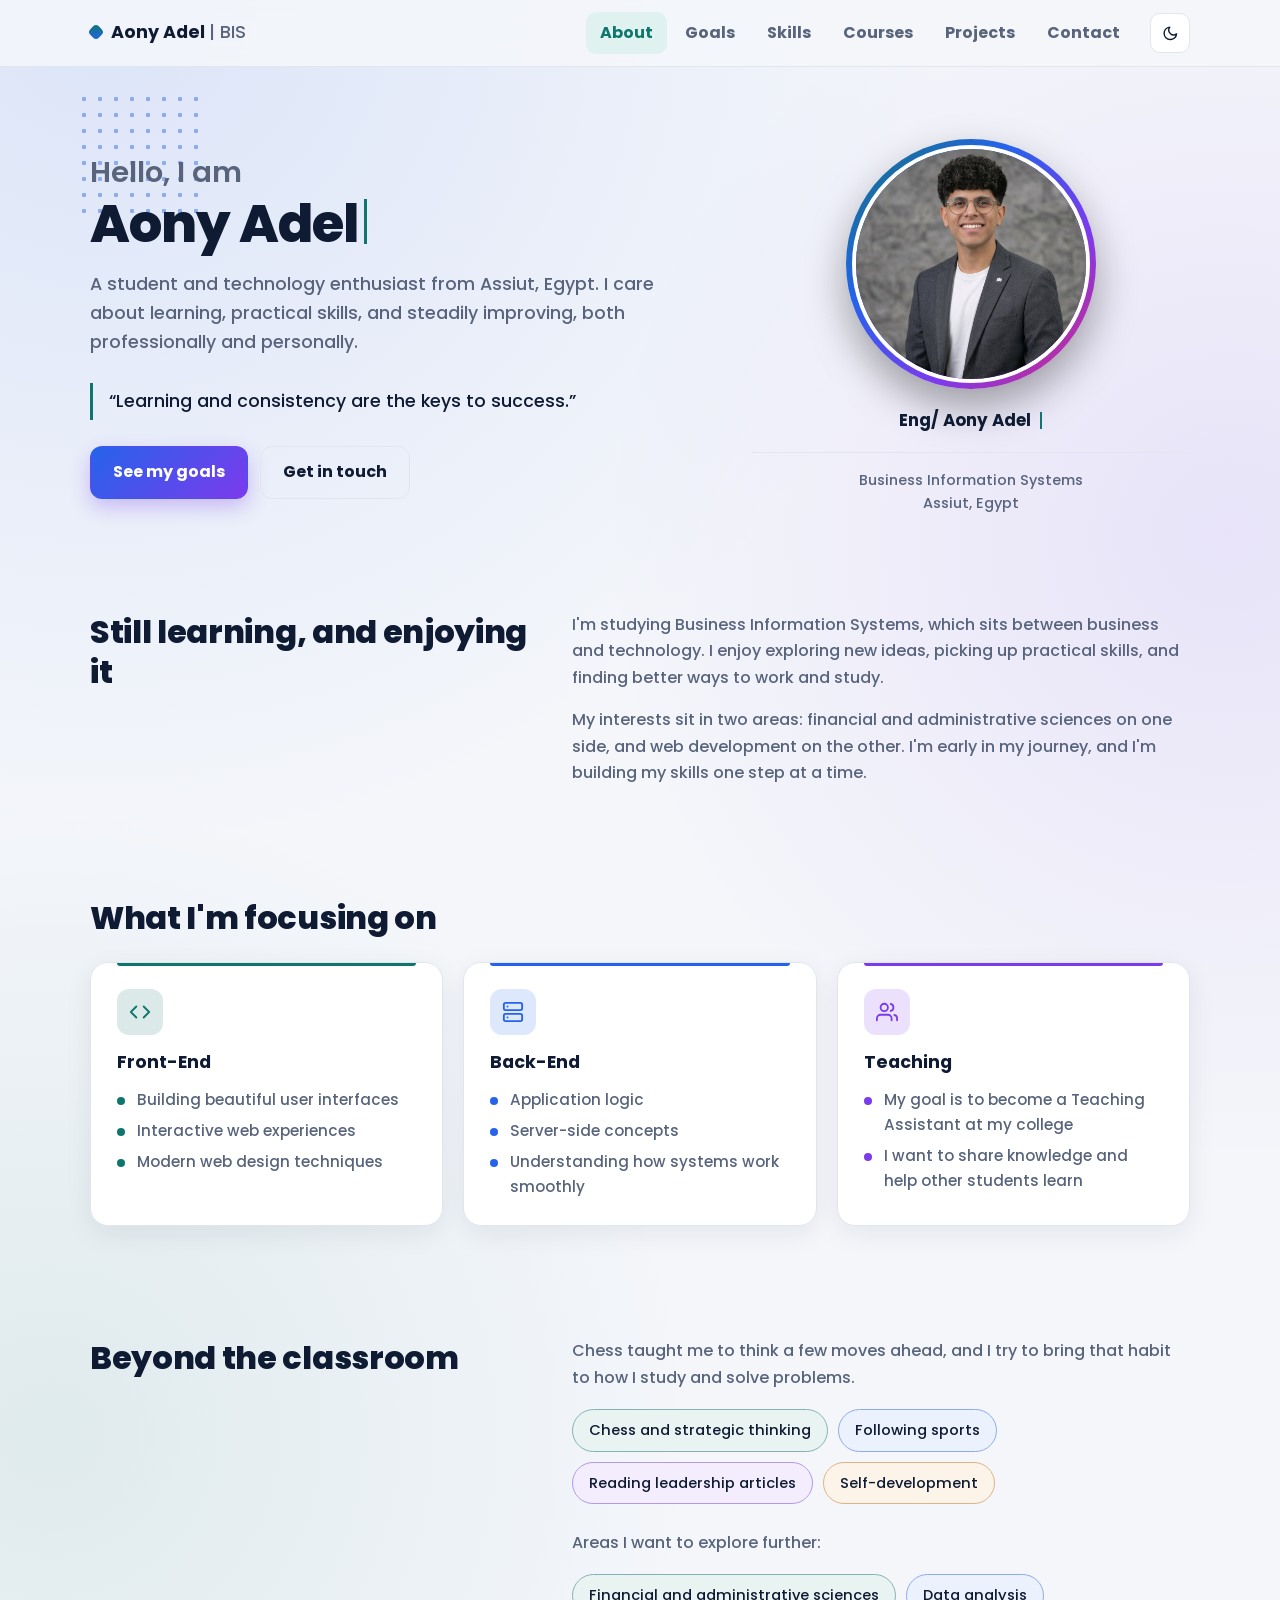
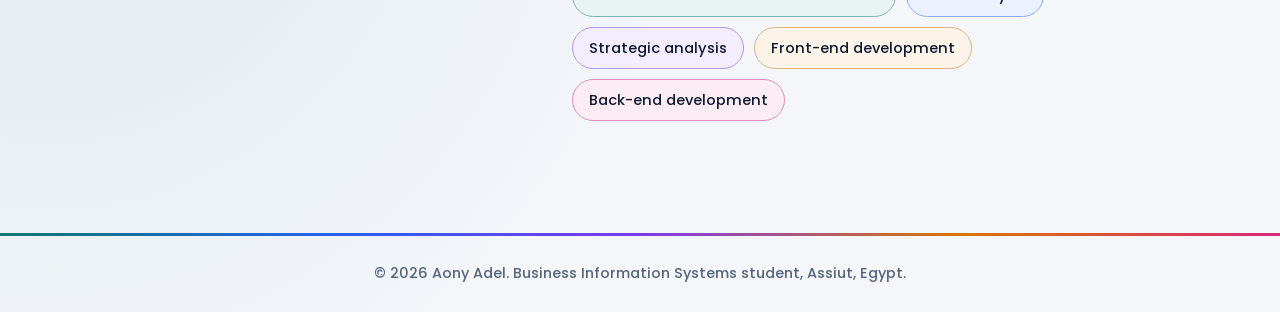
==== index.html @ ebbd4c5a "Add files via upload" ====
<!DOCTYPE html>
<html lang="en">
<head>
<meta charset="UTF-8">
<meta name="viewport" content="width=device-width, initial-scale=1">
<title>About | Aony Adel</title>
<meta name="description" content="Aony Adel is a Business Information Systems student from Assiut, Egypt, passionate about learning, technology and practical skills.">
<link rel="preconnect" href="https://fonts.googleapis.com"><link rel="preconnect" href="https://fonts.gstatic.com" crossorigin>
<link href="https://fonts.googleapis.com/css2?family=Poppins:wght@400;500;600;700;800&display=swap" rel="stylesheet">
<link rel="stylesheet" href="css/style.css">
<script>var d=document.documentElement,t=null;try{t=localStorage.getItem('theme')}catch(e){}d.dataset.theme=t||(matchMedia('(prefers-color-scheme: dark)').matches?'dark':'light')</script>
</head>
<body>
<header class="site-header"><div class="container bar">
<a class="brand" href="index.html">Aony Adel <span>| BIS</span></a>
<nav id="nav" class="nav" aria-label="Main navigation"><a href="index.html" aria-current="page">About</a><a href="goals.html">Goals</a><a href="skills.html">Skills</a><a href="courses.html">Courses</a><a href="projects.html">Projects</a><a href="contact.html">Contact</a></nav>
<div class="tools">
<button class="icon-btn" id="theme" type="button" aria-label="Switch to dark mode"><svg data-icon="moon"></svg></button>
<button class="icon-btn menu-btn" id="menu" type="button" aria-label="Open menu" aria-expanded="false" aria-controls="nav"><svg data-icon="menu"></svg></button>
</div></div></header>
<main>
<section class="container hero">
<div>
<h1 aria-label="Hello, I am Aony Adel"><span class="hello">Hello, I am</span><span class="typed" id="typed">Aony Adel</span></h1>
<p class="lead">A student and technology enthusiast from Assiut, Egypt. I care about learning, practical skills, and steadily improving, both professionally and personally.</p>
<blockquote class="quote">&ldquo;Learning and consistency are the keys to success.&rdquo;</blockquote>
<div class="actions"><a class="btn btn-primary" href="goals.html">See my goals</a><a class="btn btn-ghost" href="contact.html">Get in touch</a></div>
</div>
<aside class="profile" aria-label="Profile summary">
<div class="photo-frame">
<img src="assets/profile.jpg" alt="Portrait of Aony Adel" onerror="this.parentNode.classList.add('no-photo')">
<span class="mono" aria-hidden="true">AA</span>
</div>
<p class="full">Eng/ Aony Adel Fahim Mikhael</p>
<p class="meta">Business Information Systems<br>Assiut, Egypt</p>
</aside>
</section>

<section class="container section split">
<h2>Still learning, and enjoying it</h2>
<div class="prose">
<p>I'm studying Business Information Systems, which sits between business and technology. I enjoy exploring new ideas, picking up practical skills, and finding better ways to work and study.</p>
<p>My interests sit in two areas: financial and administrative sciences on one side, and web development on the other. I'm early in my journey, and I'm building my skills one step at a time.</p>
</div>
</section>

<section class="container section">
<h2>What I'm focusing on</h2>
<div class="grid" style="margin-top:24px">
<article class="card"><div class="ico"><svg data-icon="code"></svg></div><h3>Front-End</h3>
<ul class="ticks"><li>Building beautiful user interfaces</li><li>Interactive web experiences</li><li>Modern web design techniques</li></ul></article>
<article class="card"><div class="ico"><svg data-icon="server"></svg></div><h3>Back-End</h3>
<ul class="ticks"><li>Application logic</li><li>Server-side concepts</li><li>Understanding how systems work smoothly</li></ul></article>
<article class="card"><div class="ico"><svg data-icon="users"></svg></div><h3>Teaching</h3>
<ul class="ticks"><li>My goal is to become a Teaching Assistant at my college</li><li>I want to share knowledge and help other students learn</li></ul></article>
</div>
</section>

<section class="container section split">
<h2>Beyond the classroom</h2>
<div>
<p>Chess taught me to think a few moves ahead, and I try to bring that habit to how I study and solve problems.</p>
<div class="chips"><span class="chip">Chess and strategic thinking</span><span class="chip">Following sports</span><span class="chip">Reading leadership articles</span><span class="chip">Self-development</span></div>
<p style="margin-top:26px">Areas I want to explore further:</p>
<div class="chips"><span class="chip">Financial and administrative sciences</span><span class="chip">Data analysis</span><span class="chip">Strategic analysis</span><span class="chip">Front-end development</span><span class="chip">Back-end development</span></div>
</div>
</section>
</main>
<footer class="site-footer"><div class="container">&copy; 2026 Aony Adel. Business Information Systems student, Assiut, Egypt.</div></footer>
<script src="js/script.js"></script>
</body>
</html>
---- css/style.css ----
/* ===== Theme variables (edit colors here) ===== */
:root{--bg:#f4f6fa;--surface:#fff;--text:#0f1b33;--muted:#58647c;--line:#e0e5ee;--accent:#0f766e;--accent-soft:#e0f2f0;--btn-bg:#0b1b3a;--btn-text:#fff;--shadow:0 8px 28px rgba(11,27,58,.07)}
[data-theme=dark]{--bg:#0a1226;--surface:#111c37;--text:#e8ecf5;--muted:#9aa7c2;--line:#1f2d50;--accent:#2dd4bf;--accent-soft:rgba(45,212,191,.12);--btn-bg:#2dd4bf;--btn-text:#062033;--shadow:0 8px 28px rgba(0,0,0,.35)}

/* ===== Base ===== */
*,*::before,*::after{box-sizing:border-box;margin:0}
html{scroll-behavior:smooth;-webkit-text-size-adjust:100%}
body{font-family:'Poppins',system-ui,-apple-system,'Segoe UI',Roboto,sans-serif;background:var(--bg);color:var(--text);line-height:1.65;overflow-x:hidden;transition:background .3s,color .3s}
a{color:inherit;text-decoration:none}
svg{width:1.25em;height:1.25em;flex:none}
:focus-visible{outline:2px solid var(--accent);outline-offset:3px;border-radius:6px}
.container{width:min(1100px,100% - 40px);margin-inline:auto}
h1{font-size:clamp(2.1rem,5vw,3.3rem);line-height:1.15;letter-spacing:-.02em}
h2{font-size:clamp(1.5rem,3vw,2rem);line-height:1.25;letter-spacing:-.01em}
h3{font-size:1.1rem;line-height:1.35}
p{color:var(--muted)}
.lead{font-size:1.1rem;max-width:58ch;margin-top:16px}
.eyebrow{color:var(--accent);font-weight:600;font-size:.95rem;margin-bottom:10px}
main{animation:in .5s ease both}
@keyframes in{from{opacity:0;transform:translateY(10px)}}

/* ===== Header ===== */
.site-header{position:sticky;top:0;z-index:50;background:color-mix(in srgb,var(--bg) 88%,transparent);backdrop-filter:blur(12px);border-bottom:1px solid var(--line);transition:background .3s}
.bar{display:flex;align-items:center;gap:16px;height:66px}
.brand{font-weight:700;font-size:1.1rem}
.brand span{color:var(--muted);font-weight:500}
.nav{display:flex;gap:4px;margin-left:auto}
.nav a{padding:8px 14px;border-radius:10px;font-weight:500;color:var(--muted);transition:color .2s,background .2s}
.nav a:hover{color:var(--text);background:var(--accent-soft)}
.nav a[aria-current=page]{color:var(--accent);background:var(--accent-soft)}
.tools{display:flex;gap:8px}
.icon-btn{width:40px;height:40px;display:grid;place-items:center;border:1px solid var(--line);border-radius:10px;background:var(--surface);color:var(--text);cursor:pointer;transition:border-color .2s,color .2s}
.icon-btn:hover{border-color:var(--accent);color:var(--accent)}
.menu-btn{display:none}

/* ===== Layout ===== */
.section{padding:56px 0}
.page-head{padding:64px 0 24px}
.split{display:grid;grid-template-columns:1fr 1.4fr;gap:40px}
.prose p+p{margin-top:16px}
.grid{display:grid;gap:20px;grid-template-columns:repeat(auto-fit,minmax(min(100%,270px),1fr))}
.hero{display:grid;grid-template-columns:1.4fr 1fr;gap:48px;align-items:center;padding:72px 0 40px}
.quote{border-left:3px solid var(--accent);padding:4px 0 4px 16px;margin:26px 0;font-weight:500;font-size:1.1rem;color:var(--text)}
.actions{display:flex;flex-wrap:wrap;gap:12px}

/* ===== Buttons and chips ===== */
.btn{display:inline-flex;align-items:center;gap:8px;padding:12px 22px;border-radius:12px;font:inherit;font-weight:600;border:1px solid transparent;cursor:pointer;transition:transform .2s,opacity .2s,border-color .2s}
.btn:hover{transform:translateY(-2px)}
.btn-primary{background:var(--btn-bg);color:var(--btn-text)}
.btn-ghost{border-color:var(--line);color:var(--text);background:transparent}
.btn-ghost:hover{border-color:var(--accent)}
.chips{display:flex;flex-wrap:wrap;gap:10px;margin-top:18px}
.chip{padding:8px 16px;border:1px solid var(--line);border-radius:999px;background:var(--surface);font-size:.92rem;transition:border-color .2s,color .2s}
.chip:hover{border-color:var(--accent);color:var(--accent)}

/* ===== Cards ===== */
.card{position:relative;background:var(--surface);border:1px solid var(--line);border-radius:18px;padding:26px;box-shadow:var(--shadow);transition:transform .25s,border-color .25s,background .3s}
.card:hover{transform:translateY(-4px);border-color:var(--accent)}
.card p{margin-top:8px;font-size:.96rem}
.ico{width:46px;height:46px;border-radius:12px;background:var(--accent-soft);color:var(--accent);display:grid;place-items:center;margin-bottom:16px}
.ico svg{width:22px;height:22px}
.ticks{list-style:none;padding:0;margin-top:12px;display:grid;gap:6px;color:var(--muted);font-size:.95rem}
.ticks li{padding-left:20px;position:relative}
.ticks li::before{content:"";position:absolute;left:0;top:.65em;width:8px;height:8px;border-radius:50%;background:var(--accent)}
.goal .n{position:absolute;top:20px;right:24px;font-weight:700;font-size:1.5rem;color:var(--muted);opacity:.4}

/* ===== Profile card (chess-board texture) ===== */
.profile{color:#fff;text-align:center;padding:38px 28px;border-radius:24px;box-shadow:var(--shadow);background:conic-gradient(rgba(255,255,255,.045) 25%,transparent 0 50%,rgba(255,255,255,.045) 0 75%,transparent 0) 0 0/56px 56px,linear-gradient(150deg,#0b1b3a,#173466)}
.profile p{color:inherit}
.mono{width:96px;height:96px;margin:0 auto 18px;border-radius:50%;display:grid;place-items:center;font-size:2rem;font-weight:700;background:rgba(255,255,255,.1);border:1px solid rgba(255,255,255,.3)}
.ar{font-size:1.7rem;font-weight:600}
.full{opacity:.85;font-size:.95rem}
.meta{margin-top:16px;padding-top:16px;border-top:1px solid rgba(255,255,255,.18);opacity:.75;font-size:.9rem}

/* ===== Projects empty state ===== */
.empty{max-width:640px;margin:24px auto 0;text-align:center;padding:56px 32px;border:2px dashed var(--line);border-radius:24px;background:var(--surface)}
.empty .ico{width:72px;height:72px;margin:0 auto 22px;border-radius:20px}
.empty .ico svg{width:32px;height:32px}
.empty p{max-width:46ch;margin:12px auto 26px}

/* ===== Contact ===== */
.contact{display:grid;grid-template-columns:1fr 1.1fr;gap:28px;align-items:start}
.info{display:flex;gap:14px;align-items:center;padding:14px 0;border-bottom:1px solid var(--line);min-width:0}
.info:last-of-type{border:0}
.info .ico{margin:0}
.info small{display:block;color:var(--muted);font-size:.82rem}
.info a,.info span{overflow-wrap:anywhere;font-weight:500}
.info a:hover{color:var(--accent)}
.social{display:flex;gap:12px;margin-top:18px}
.social a{width:46px;height:46px;display:grid;place-items:center;border:1px solid var(--line);border-radius:50%;transition:transform .2s,color .2s,border-color .2s}
.social a:hover{transform:translateY(-3px);color:var(--accent);border-color:var(--accent)}
label{display:block;font-weight:500;font-size:.92rem;margin:16px 0 6px}
input,textarea{width:100%;padding:12px 14px;font:inherit;font-size:1rem;color:var(--text);background:var(--bg);border:1px solid var(--line);border-radius:12px;transition:border-color .2s,background .3s}
input:focus,textarea:focus{outline:none;border-color:var(--accent);box-shadow:0 0 0 3px var(--accent-soft)}
textarea{min-height:140px;resize:vertical}
form .btn{margin-top:20px}
#form-status{margin-top:12px;font-size:.92rem;color:var(--accent)}

/* ===== Footer ===== */
.site-footer{margin-top:56px;padding:26px 0;border-top:1px solid var(--line);text-align:center;font-size:.9rem;color:var(--muted)}

/* ===== Responsive ===== */
@media (max-width:820px){
  .hero,.split,.contact{grid-template-columns:1fr;gap:28px}
  .hero{padding-top:44px}
  .section{padding:40px 0}
  .menu-btn{display:grid}
  .nav{display:none;position:absolute;top:100%;left:0;right:0;flex-direction:column;gap:2px;padding:12px 20px 18px;background:var(--surface);border-bottom:1px solid var(--line);box-shadow:var(--shadow)}
  .nav.open{display:flex}
  .nav a{padding:12px 14px}
  .brand{margin-right:auto}
}
@media (max-width:480px){.card{padding:22px}.empty{padding:40px 22px}.actions .btn{flex:1;justify-content:center}}
@media (prefers-reduced-motion:reduce){*,*::before,*::after{animation:none!important;transition:none!important;scroll-behavior:auto!important}}

/* ===== Hero typing + photo frame ===== */
.hello{display:block;font-size:.42em;font-weight:500;color:var(--muted);letter-spacing:0;margin-bottom:6px}
.typed{display:block;min-height:1.15em}
.typed.typing::after{content:"";display:inline-block;width:3px;height:.85em;margin-left:6px;background:var(--accent);vertical-align:-.05em;animation:blink 1s steps(1) infinite}
@keyframes blink{50%{opacity:0}}
.photo-frame{width:min(100%,270px);margin:0 auto 22px;padding:6px;border-radius:26px;background:linear-gradient(135deg,var(--accent),#3b82f6);box-shadow:0 0 40px color-mix(in srgb,var(--accent) 40%,transparent)}
.photo-frame img{display:block;width:100%;height:auto;max-height:380px;object-fit:contain;border-radius:20px;background:#0b1b3a}
.photo-frame .mono{display:none;width:100%;height:auto;aspect-ratio:1;margin:0;border-radius:20px;background:#0b1b3a;font-size:3rem}
.photo-frame.no-photo img{display:none}
.photo-frame.no-photo .mono{display:grid}

/* ===== Skills (glass cards) ===== */
.orbs{position:relative;isolation:isolate;overflow:hidden}
.orbs::before,.orbs::after{content:"";position:absolute;z-index:-1;width:360px;height:360px;border-radius:50%;filter:blur(90px);opacity:.3;pointer-events:none}
.orbs::before{background:var(--accent);top:80px;left:-100px}
.orbs::after{background:#3b82f6;top:560px;right:-100px}
.skills{list-style:none;padding:0;margin-top:18px;display:grid;gap:16px;grid-template-columns:repeat(auto-fit,minmax(min(100%,280px),1fr))}
.skill{--mx:50%;--my:50%;position:relative;display:flex;align-items:center;gap:14px;padding:18px;border-radius:18px;background:color-mix(in srgb,var(--surface) 60%,transparent);-webkit-backdrop-filter:blur(14px);backdrop-filter:blur(14px);border:1px solid color-mix(in srgb,var(--text) 12%,transparent);box-shadow:var(--shadow);transition:transform .25s,box-shadow .25s,border-color .25s}
.skill::before{content:"";position:absolute;inset:0;border-radius:inherit;background:radial-gradient(180px circle at var(--mx) var(--my),color-mix(in srgb,var(--accent) 26%,transparent),transparent 70%);opacity:0;transition:opacity .25s;pointer-events:none}
.skill>*{position:relative}
.skill:hover{transform:translateY(-4px);border-color:var(--accent);box-shadow:0 0 0 1px var(--accent),0 10px 36px color-mix(in srgb,var(--accent) 30%,transparent)}
.skill:hover::before{opacity:1}
.skill .ico{margin:0}
.skill>div:nth-child(2){flex:1;min-width:0}
.skill .name{display:block;font-weight:600;line-height:1.35}
.skill small{color:var(--muted);font-size:.85rem}
.pips{display:flex;gap:5px}
.pips i{width:8px;height:22px;border-radius:4px;background:var(--line)}
.pips i.on{background:var(--accent);box-shadow:0 0 10px var(--accent)}
.note{margin-top:14px;font-size:.9rem}
.orbs .chip{background:color-mix(in srgb,var(--surface) 60%,transparent);-webkit-backdrop-filter:blur(10px);backdrop-filter:blur(10px)}
.orbs .chip:hover{transform:translateY(-2px);box-shadow:0 0 18px color-mix(in srgb,var(--accent) 35%,transparent)}

/* ===== CV card ===== */
.cv{display:flex;align-items:center;gap:18px;flex-wrap:wrap}
.cv .ico{margin:0}
.cv-text{flex:1;min-width:200px}
.cv .actions{margin-left:auto}
@media (max-width:820px){.cv .actions{width:100%;margin-left:0}.cv .actions .btn{flex:1;justify-content:center}}
:root{--c1:#0f766e;--c2:#2563eb;--c3:#7c3aed;--c4:#d97706;--c5:#db2777;}
[data-theme=dark]{--c1:#2dd4bf;--c2:#60a5fa;--c3:#a78bfa;--c4:#fbbf24;--c5:#f472b6;}
:is(.grid,.skills,.chips)>:nth-child(5n+1),.card>.info:nth-child(5n+1){--c:var(--c1)}
:is(.grid,.skills,.chips)>:nth-child(5n+2),.card>.info:nth-child(5n+2){--c:var(--c2)}
:is(.grid,.skills,.chips)>:nth-child(5n+3),.card>.info:nth-child(5n+3){--c:var(--c3)}
:is(.grid,.skills,.chips)>:nth-child(5n+4),.card>.info:nth-child(5n+4){--c:var(--c4)}
:is(.grid,.skills,.chips)>:nth-child(5n+5),.card>.info:nth-child(5n+5){--c:var(--c5)}
.contact>.card:nth-child(1){--c:var(--c2)}.contact>.card:nth-child(2){--c:var(--c3)}.cv{--c:var(--c4)}

/* ===== Bold type ===== */
body{font-weight:500}
h1,h2{font-weight:800}
h3{font-weight:700}
.btn,.brand,.nav a,.skill .name{font-weight:700}
.lead{font-weight:500}

/* ===== Colors and shapes ===== */
body{background-image:radial-gradient(circle at 8% 0,color-mix(in srgb,var(--c2) 12%,transparent),transparent 38%),radial-gradient(circle at 96% 28%,color-mix(in srgb,var(--c3) 10%,transparent),transparent 34%),radial-gradient(circle at 4% 75%,color-mix(in srgb,var(--c1) 9%,transparent),transparent 34%);background-repeat:no-repeat}
.brand::before{content:"";display:inline-block;width:12px;height:12px;margin-right:9px;border-radius:4px;transform:rotate(45deg);background:linear-gradient(135deg,var(--c1),var(--c2))}
.btn-primary{background:linear-gradient(135deg,var(--c2),var(--c3));color:#fff;box-shadow:0 8px 20px color-mix(in srgb,var(--c3) 30%,transparent)}
.ico{background:color-mix(in srgb,var(--c,var(--accent)) 15%,transparent);color:var(--c,var(--accent))}
.card::after{content:"";position:absolute;left:26px;right:26px;top:0;height:3px;border-radius:0 0 4px 4px;background:var(--c,var(--accent))}
.card:hover{border-color:var(--c,var(--accent))}
.ticks li::before{background:var(--c,var(--accent))}
.prov{font-weight:600;font-size:.9rem}
.chips .chip{border-color:color-mix(in srgb,var(--c,var(--accent)) 45%,var(--line));background:color-mix(in srgb,var(--c,var(--accent)) 9%,var(--surface))}
.chip:hover{border-color:var(--c,var(--accent));color:var(--c,var(--accent))}
.skill:hover{border-color:var(--c,var(--accent));box-shadow:0 0 0 1px var(--c,var(--accent)),0 10px 36px color-mix(in srgb,var(--c,var(--accent)) 30%,transparent)}
.skill::before{background:radial-gradient(180px circle at var(--mx) var(--my),color-mix(in srgb,var(--c,var(--accent)) 26%,transparent),transparent 70%)}
.pips i.on{background:var(--c,var(--accent));box-shadow:0 0 10px var(--c,var(--accent))}
.orbs .chip:hover{box-shadow:0 0 18px color-mix(in srgb,var(--c,var(--accent)) 40%,transparent)}
.site-footer{border-top:3px solid;border-image:linear-gradient(90deg,var(--c1),var(--c2),var(--c3),var(--c4),var(--c5)) 1}
.hero{position:relative}
.hero::before{content:"";position:absolute;left:-14px;top:24px;width:130px;height:130px;z-index:-1;background:radial-gradient(color-mix(in srgb,var(--c2) 45%,transparent) 2px,transparent 2.5px) 0 0/16px 16px}
.page-head{position:relative}
.page-head::before{content:"";position:absolute;right:8px;top:38px;width:110px;height:110px;border-radius:30px;transform:rotate(16deg);background:linear-gradient(135deg,var(--c3),var(--c2));opacity:.2}
.page-head::after{content:"";position:absolute;right:96px;top:110px;width:54px;height:54px;border-radius:50%;background:var(--c4);opacity:.3}
.profile{position:relative;overflow:hidden;background:conic-gradient(rgba(255,255,255,.045) 25%,transparent 0 50%,rgba(255,255,255,.045) 0 75%,transparent 0) 0 0/56px 56px,linear-gradient(150deg,#0b1b3a,#1d2f6b 60%,#3b1d6b)}
.profile::before,.profile::after{content:"";position:absolute;border-radius:50%;filter:blur(2px);opacity:.55}
.profile::before{width:120px;height:120px;top:-40px;right:-30px;background:var(--c4)}
.profile::after{width:90px;height:90px;bottom:-30px;left:-25px;background:var(--c5)}
.profile>*{position:relative;z-index:1}
.photo-frame{width:min(100%,300px);background:linear-gradient(135deg,var(--c1),var(--c2),var(--c3),var(--c5));box-shadow:0 12px 40px rgba(0,0,0,.4),0 0 36px color-mix(in srgb,var(--c2) 45%,transparent)}
@media (max-width:820px){.page-head::before{width:70px;height:70px;top:28px}.page-head::after{right:70px;top:80px;width:34px;height:34px}}

/* ===== Round photo + greeting ===== */
.hello{font-size:.55em;font-weight:600;margin-bottom:4px}
.photo-frame{width:min(100%,250px);padding:6px;border-radius:50%;background:linear-gradient(135deg,var(--c1),var(--c2),var(--c3),var(--c5));box-shadow:0 18px 40px rgba(0,0,0,.35),0 0 0 9px rgba(255,255,255,.08)}
.photo-frame img{width:100%;height:auto;aspect-ratio:1;max-height:none;object-fit:cover;border-radius:50%;border:4px solid #fff;box-shadow:inset 0 0 14px rgba(0,0,0,.3)}
.photo-frame .mono{border-radius:50%}
.full{font-size:1.05rem;font-weight:700;opacity:1}

/* ===== Mobile polish ===== */
@media (max-width:820px){
  .hero{gap:22px;padding:28px 0 16px}
  .hero::before{display:none}
  .profile{order:-1;padding:28px 20px}
  .photo-frame{width:min(100%,210px)}
}
@media (max-width:480px){
  html{font-size:15px}
  h1{font-size:clamp(1.9rem,9vw,2.4rem)}
  .lead,.quote{font-size:1rem}
  .actions{flex-direction:column}
  .actions .btn{width:100%;justify-content:center}
  input,textarea{font-size:16px}
  .page-head{padding:40px 0 16px}
  .page-head::before,.page-head::after{display:none}
  .skill{padding:14px;gap:12px}
  .brand{font-size:1rem}
  .chip{font-size:.85rem;padding:7px 13px}
}

/* ===== Photo only: no card behind the circle ===== */
.profile,.profile::before,.profile::after{background:none}
.profile{padding:0;box-shadow:none;border-radius:0;overflow:visible;color:var(--text)}
.profile::before,.profile::after{display:none}
.profile .meta{border-top-color:var(--line);opacity:1;color:var(--muted)}
.profile .full{color:var(--text)}
.photo-frame{margin-bottom:18px}
@media (max-width:820px){.profile{padding:0}}

/* ===== Typing caret for the name under the photo ===== */
.full{min-height:1.7em}
.full.typing::after{content:"";display:inline-block;width:2px;height:1em;margin-left:5px;background:var(--accent);vertical-align:-.15em;animation:blink 1s steps(1) infinite}

/* ===== Projects: filters + glass cards + laptop mockup ===== */
.filters{display:flex;flex-wrap:wrap;gap:10px;margin-bottom:26px}
.filter{min-height:44px;padding:9px 20px;border-radius:999px;border:1px solid var(--line);background:var(--surface);color:var(--text);font:inherit;font-weight:600;cursor:pointer;transition:transform .2s,border-color .2s}
.filter:hover{border-color:var(--c2);transform:translateY(-2px)}
.filter.active{background:linear-gradient(135deg,var(--c2),var(--c3));color:#fff;border-color:transparent}
.projects{display:grid;gap:24px;grid-template-columns:repeat(auto-fill,minmax(min(100%,340px),1fr))}
.project{display:flex;flex-direction:column;padding:18px;border-radius:22px;background:color-mix(in srgb,var(--surface) 58%,transparent);-webkit-backdrop-filter:blur(16px);backdrop-filter:blur(16px);border:1px solid color-mix(in srgb,var(--text) 12%,transparent);box-shadow:var(--shadow);transition:transform .35s,box-shadow .35s,border-color .35s}
.project[hidden]{display:none}
.project:hover{transform:translateY(-8px);border-color:var(--c2);box-shadow:0 18px 44px color-mix(in srgb,var(--c2) 28%,transparent)}
.project h3{margin-top:20px;font-size:1.2rem}
.project p{margin-top:8px;font-size:.95rem}
.project .tech{margin:14px 0 20px}
.project .tech .chip{padding:5px 12px;font-size:.82rem;font-weight:600}
.project .actions{margin-top:auto}
.mock{border-radius:12px 12px 0 0;background:#0b1b3a;overflow:hidden}
.mock-bar{display:flex;gap:6px;padding:8px 12px}
.mock-bar i{width:9px;height:9px;border-radius:50%;background:#ff5f57}
.mock-bar i:nth-child(2){background:#febc2e}
.mock-bar i:nth-child(3){background:#28c840}
.mock-screen{position:relative;aspect-ratio:16/10;overflow:hidden;background:linear-gradient(135deg,#173466,#3b1d6b)}
.mock-screen img{display:block;width:100%;height:100%;object-fit:cover;object-position:top;transition:transform .6s ease}
.project:hover .mock-screen img{transform:scale(1.07)}
.mock-base{height:10px;margin:0 -12px;border-radius:0 0 14px 14px;background:linear-gradient(#d6dbe7,#9aa3b8)}
.ph{display:none;position:absolute;inset:0;place-items:center;color:#fff;font-weight:700}
.mock-screen.no-img .ph{display:grid}
.mock-screen.no-img img{display:none}
@media (max-width:480px){.project{padding:14px;border-radius:18px}.project:hover{transform:none}.filter{flex:1 1 auto;justify-content:center}}
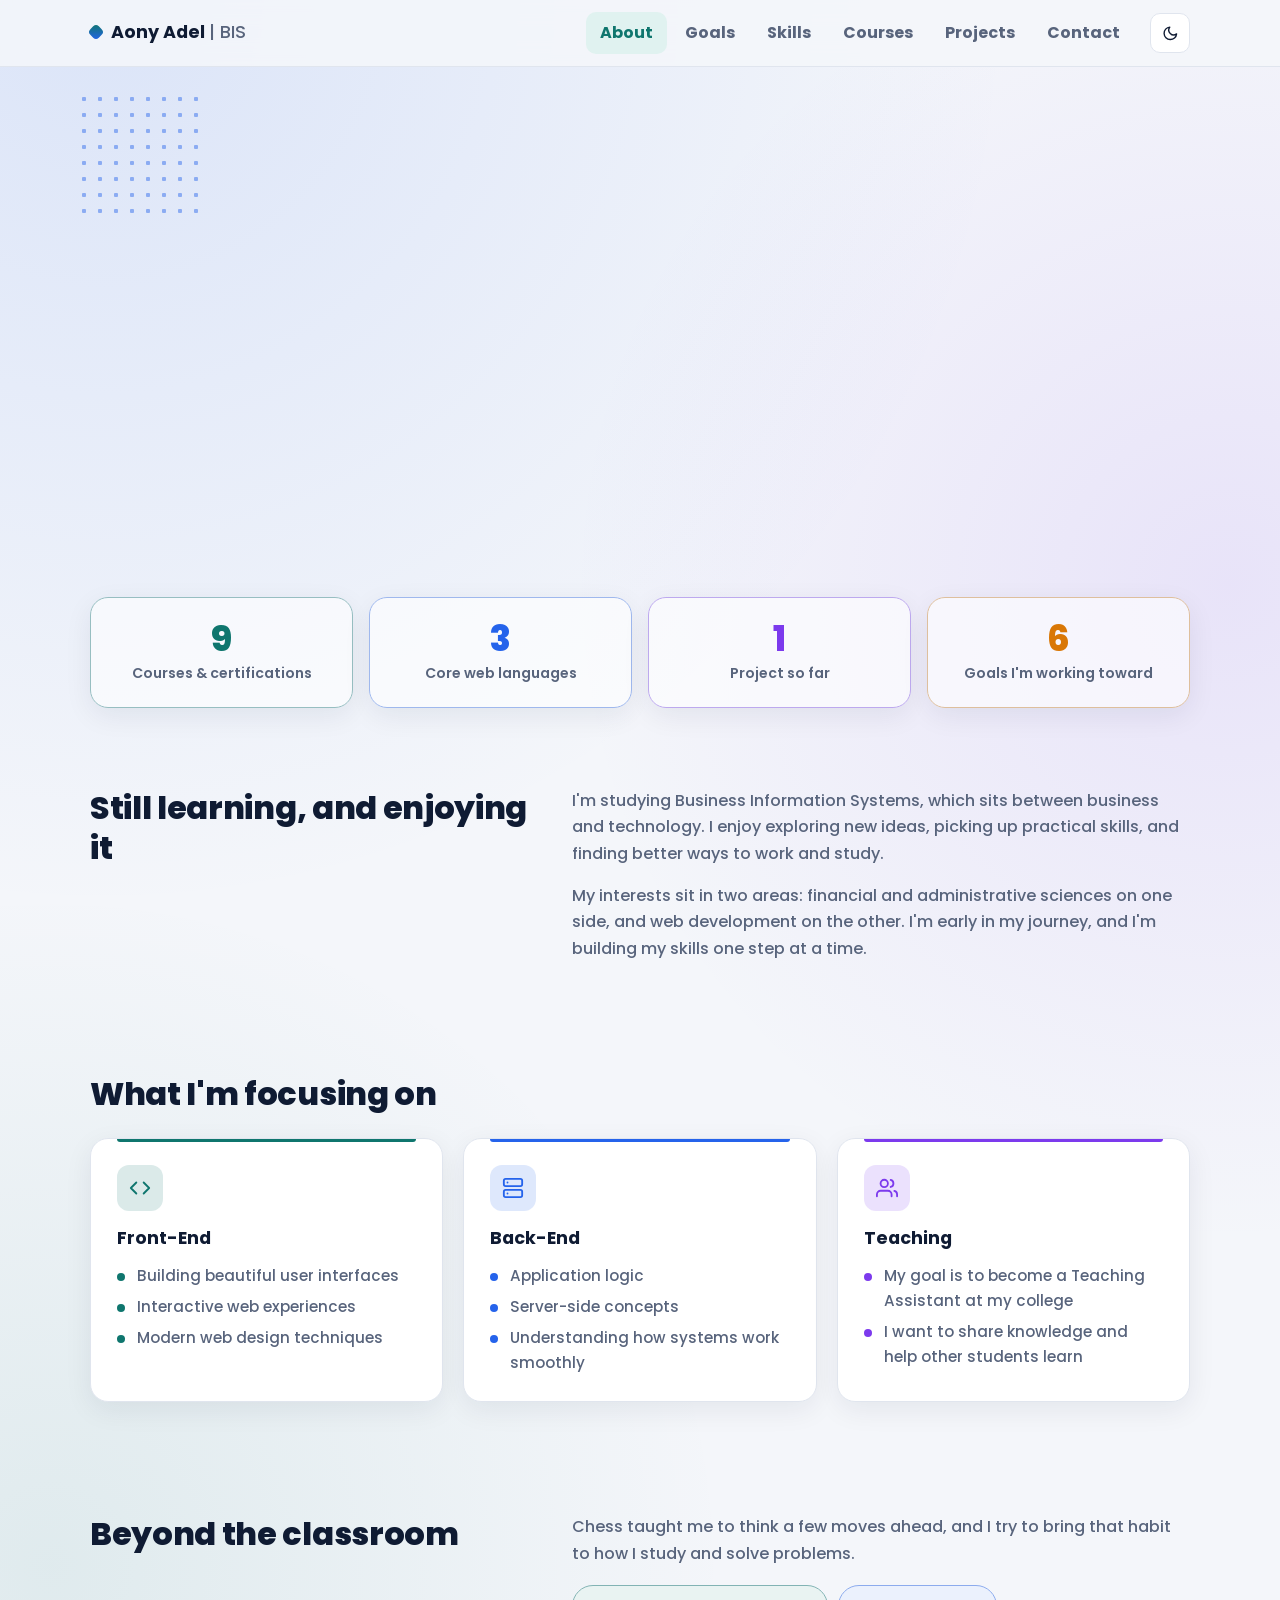
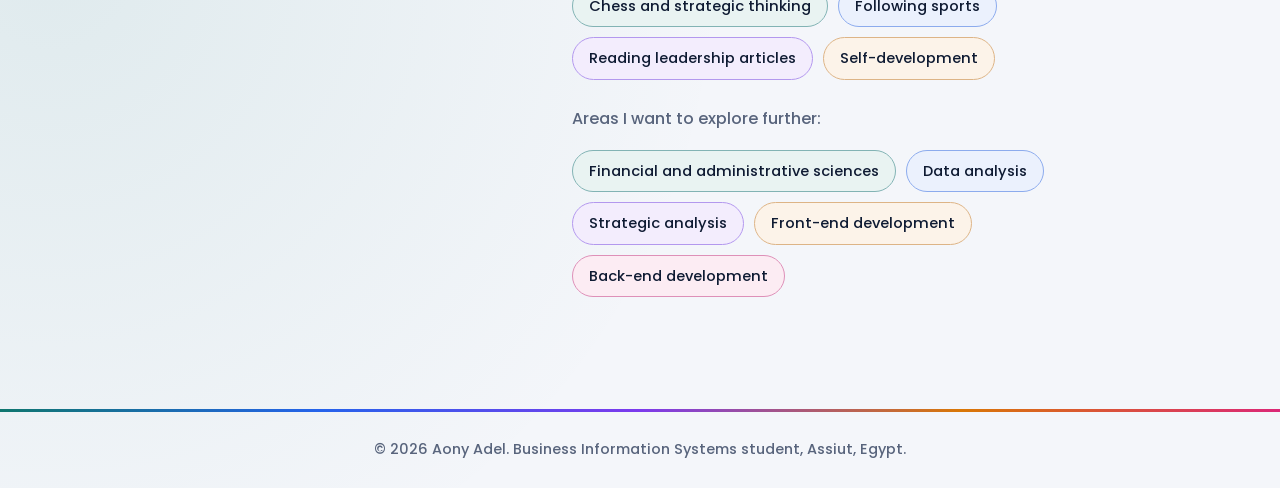
==== commit e09ed3fd: "Add files via upload" ====
--- a/index.html
+++ b/index.html
@@ -5,12 +5,20 @@
 <meta name="viewport" content="width=device-width, initial-scale=1">
 <title>About | Aony Adel</title>
 <meta name="description" content="Aony Adel is a Business Information Systems student from Assiut, Egypt, passionate about learning, technology and practical skills.">
+<meta name="theme-color" content="#0b1b3a">
+<link rel="icon" href="assets/favicon.svg" type="image/svg+xml">
+<link rel="canonical" href="https://aonyadel1-gif.github.io/portfolio-Aony-Adel-/">
+<meta property="og:type" content="website"><meta property="og:site_name" content="Aony Adel">
+<meta property="og:title" content="About | Aony Adel"><meta property="og:description" content="Aony Adel is a Business Information Systems student from Assiut, Egypt, passionate about learning, technology and practical skills.">
+<meta property="og:url" content="https://aonyadel1-gif.github.io/portfolio-Aony-Adel-/"><meta property="og:image" content="https://aonyadel1-gif.github.io/portfolio-Aony-Adel-/assets/og-image.jpg">
+<meta name="twitter:card" content="summary_large_image">
 <link rel="preconnect" href="https://fonts.googleapis.com"><link rel="preconnect" href="https://fonts.gstatic.com" crossorigin>
 <link href="https://fonts.googleapis.com/css2?family=Poppins:wght@400;500;600;700;800&display=swap" rel="stylesheet">
 <link rel="stylesheet" href="css/style.css">
-<script>var d=document.documentElement,t=null;try{t=localStorage.getItem('theme')}catch(e){}d.dataset.theme=t||(matchMedia('(prefers-color-scheme: dark)').matches?'dark':'light')</script>
+<script>var d=document.documentElement,t=null;try{t=localStorage.getItem('theme')}catch(e){}d.dataset.theme=t||(matchMedia('(prefers-color-scheme: dark)').matches?'dark':'light');try{if(!sessionStorage.getItem('intro'))d.classList.add('intro')}catch(e){}</script>
 </head>
 <body>
+<div class="splash" aria-hidden="true"><div class="splash-in"><div class="splash-logo"><i class="rip"></i><i class="rip r2"></i><span>AA</span></div><p class="splash-name"><span style="--i:0">A</span><span style="--i:1">o</span><span style="--i:2">n</span><span style="--i:3">y</span><span class="sp"></span><span style="--i:5">A</span><span style="--i:6">d</span><span style="--i:7">e</span><span style="--i:8">l</span></p><p class="splash-sub">Business Information Systems Student</p><div class="splash-bar"><i id="bar"></i></div><p class="splash-pct"><b id="pct">0</b>%</p></div><p class="splash-foot">Assiut, Egypt</p></div>
 <header class="site-header"><div class="container bar">
 <a class="brand" href="index.html">Aony Adel <span>| BIS</span></a>
 <nav id="nav" class="nav" aria-label="Main navigation"><a href="index.html" aria-current="page">About</a><a href="goals.html">Goals</a><a href="skills.html">Skills</a><a href="courses.html">Courses</a><a href="projects.html">Projects</a><a href="contact.html">Contact</a></nav>
@@ -22,18 +30,25 @@
 <section class="container hero">
 <div>
 <h1 aria-label="Hello, I am Aony Adel"><span class="hello">Hello, I am</span><span class="typed" id="typed">Aony Adel</span></h1>
-<p class="lead">A student and technology enthusiast from Assiut, Egypt. I care about learning, practical skills, and steadily improving, both professionally and personally.</p>
+<p class="role">Full Stack Developer</p>
+<p class="lead">A Business Information Systems student from Assiut, Egypt. I build responsive websites with HTML, CSS and JavaScript, and I'm learning back-end fundamentals and data analysis.</p>
 <blockquote class="quote">&ldquo;Learning and consistency are the keys to success.&rdquo;</blockquote>
 <div class="actions"><a class="btn btn-primary" href="goals.html">See my goals</a><a class="btn btn-ghost" href="contact.html">Get in touch</a></div>
 </div>
 <aside class="profile" aria-label="Profile summary">
 <div class="photo-frame">
-<img src="assets/profile.jpg" alt="Portrait of Aony Adel" onerror="this.parentNode.classList.add('no-photo')">
+<img src="assets/profile.webp" width="900" height="900" decoding="async" alt="Portrait of Aony Adel" onerror="this.parentNode.classList.add('no-photo')">
 <span class="mono" aria-hidden="true">AA</span>
 </div>
 <p class="full">Eng/ Aony Adel Fahim Mikhael</p>
 <p class="meta">Business Information Systems<br>Assiut, Egypt</p>
 </aside>
+</section>
+<section class="container stats" aria-label="Quick facts">
+<div class="stat" style="--c:var(--c1)"><b data-count="9">9</b><span>Courses &amp; certifications</span></div>
+<div class="stat" style="--c:var(--c2)"><b data-count="3">3</b><span>Core web languages</span></div>
+<div class="stat" style="--c:var(--c3)"><b data-count="1">1</b><span>Project so far</span></div>
+<div class="stat" style="--c:var(--c4)"><b data-count="6">6</b><span>Goals I'm working toward</span></div>
 </section>
 
 <section class="container section split">
--- a/css/style.css
+++ b/css/style.css
@@ -265,3 +265,83 @@
 .mock-screen.no-img .ph{display:grid}
 .mock-screen.no-img img{display:none}
 @media (max-width:480px){.project{padding:14px;border-radius:18px}.project:hover{transform:none}.filter{flex:1 1 auto;justify-content:center}}
+
+/* ===== Role line, project facts, scroll reveal ===== */
+.role{margin-top:12px;font-weight:700;font-size:clamp(1.05rem,2.6vw,1.35rem);color:var(--accent)}
+.facts{margin-top:14px;display:grid;gap:12px;font-size:.92rem}
+.facts dt{font-weight:700;color:var(--text)}
+.facts dd{margin:0;color:var(--muted)}
+.reveal{opacity:0;transform:translateY(20px);transition:opacity .6s ease,transform .6s ease}
+.reveal.in{opacity:1;transform:none}
+
+/* ===== Role badge (animated) ===== */
+.role{position:relative;overflow:hidden;display:inline-flex;align-items:center;gap:10px;margin-top:16px;padding:9px 20px;border-radius:999px;font-weight:700;font-size:clamp(1rem,2.4vw,1.2rem);color:var(--text);background:color-mix(in srgb,var(--surface) 65%,transparent);-webkit-backdrop-filter:blur(10px);backdrop-filter:blur(10px);border:1px solid color-mix(in srgb,var(--c2) 45%,var(--line));box-shadow:0 6px 24px color-mix(in srgb,var(--c2) 22%,transparent)}
+.role::before{content:"";width:9px;height:9px;border-radius:50%;background:#22c55e;animation:pulse 1.8s infinite}
+.role::after{content:"";position:absolute;inset:0;background:linear-gradient(110deg,transparent 30%,color-mix(in srgb,var(--c2) 32%,transparent) 50%,transparent 70%);transform:translateX(-100%);animation:sheen 3.5s 1.2s infinite}
+@keyframes pulse{0%{box-shadow:0 0 0 0 rgba(34,197,94,.6)}70%,100%{box-shadow:0 0 0 10px rgba(34,197,94,0)}}
+@keyframes sheen{to{transform:translateX(100%)}}
+@keyframes rise{from{opacity:0;transform:translateY(16px)}}
+@keyframes pop{from{opacity:0;transform:scale(.4) rotate(-20deg)}}
+@keyframes load{to{transform:none}}
+@keyframes float{50%{transform:translateY(-8px)}}
+@keyframes splashfail{to{opacity:0;visibility:hidden}}
+.photo-frame{animation:float 6s ease-in-out infinite}
+
+/* ===== Opening splash + hero entrance ===== */
+.splash{display:none}
+html.intro .splash{display:grid;position:fixed;inset:0;z-index:200;place-items:center;text-align:center;color:#fff;background:conic-gradient(rgba(255,255,255,.04) 25%,transparent 0 50%,rgba(255,255,255,.04) 0 75%,transparent 0) 0 0/64px 64px,radial-gradient(circle at 30% 20%,#2a3f9a,transparent 55%),linear-gradient(150deg,#0b1b3a,#1d2f6b 60%,#3b1d6b);transition:opacity .7s ease,visibility .7s;animation:splashfail .01s 4.5s forwards}
+html.intro-out .splash{opacity:0;visibility:hidden}
+.splash-logo{width:92px;height:92px;margin:0 auto 20px;display:grid;place-items:center;border-radius:26px;font-size:2rem;font-weight:800;background:linear-gradient(135deg,var(--c1),var(--c2),var(--c3));box-shadow:0 0 50px rgba(99,102,241,.55);animation:pop .8s cubic-bezier(.2,1.4,.4,1) both}
+.splash-name{color:#fff;font-size:clamp(1.6rem,6vw,2.2rem);font-weight:800;animation:rise .7s .4s both}
+.splash-sub{color:rgba(255,255,255,.7);animation:rise .7s .6s both}
+.splash-bar{width:180px;height:4px;margin:26px auto 0;border-radius:4px;background:rgba(255,255,255,.15);overflow:hidden}
+.splash-bar i{display:block;height:100%;background:linear-gradient(90deg,var(--c1),var(--c2),var(--c5));transform:translateX(-100%);animation:load 2s .2s ease-out forwards}
+html.intro:not(.intro-out) .hero>div>*,html.intro:not(.intro-out) .hero>.profile{opacity:0}
+html:not(.intro) .hero>div>*,html.intro-out .hero>div>*,html:not(.intro) .hero>.profile,html.intro-out .hero>.profile{animation:rise .8s var(--d,0s) both}
+.hero>div>:nth-child(2){--d:.15s}.hero>div>:nth-child(3){--d:.3s}.hero>div>:nth-child(4){--d:.45s}.hero>div>:nth-child(5){--d:.6s}.hero>.profile{--d:.3s}
+
+/* ===== Quick stats ===== */
+.stats{display:grid;grid-template-columns:repeat(4,1fr);gap:16px;padding:8px 0 24px}
+.stat{padding:20px;text-align:center;border-radius:18px;background:color-mix(in srgb,var(--surface) 60%,transparent);-webkit-backdrop-filter:blur(12px);backdrop-filter:blur(12px);border:1px solid color-mix(in srgb,var(--c) 35%,var(--line));box-shadow:var(--shadow);transition:transform .25s}
+.stat:hover{transform:translateY(-4px)}
+.stat b{display:block;font-size:2.2rem;font-weight:800;line-height:1.2;color:var(--c)}
+.stat span{color:var(--muted);font-size:.88rem;font-weight:600}
+@media (max-width:820px){.stats{grid-template-columns:repeat(2,1fr)}}
+
+/* ===== Splash v2 ===== */
+html.intro .splash{overflow:hidden;transition:transform .95s cubic-bezier(.77,0,.18,1),border-radius .95s ease;animation:splashfail .01s 8s forwards}
+html.intro-out .splash{opacity:1;visibility:visible;transform:translateY(-100%);border-radius:0 0 50% 50%/0 0 14% 14%}
+html.intro .splash::before,html.intro .splash::after{content:"";position:absolute;width:340px;height:340px;border-radius:50%;filter:blur(90px);opacity:.4;animation:float 6s ease-in-out infinite}
+html.intro .splash::before{background:var(--c3);top:6%;left:-80px}
+html.intro .splash::after{background:var(--c1);bottom:4%;right:-80px;animation-delay:-3s}
+.splash-in{position:relative;z-index:1;padding:0 24px}
+.splash-logo{position:relative;width:112px;height:112px;margin:0 auto 24px;border-radius:50%;display:grid;place-items:center;animation:pop .9s cubic-bezier(.2,1.4,.4,1) both}
+.splash-logo::before{content:"";position:absolute;inset:-5px;border-radius:50%;background:conic-gradient(var(--c1),var(--c2),var(--c3),var(--c5),var(--c1));animation:spin 2.4s linear infinite}
+.splash-logo span{position:relative;width:100%;height:100%;display:grid;place-items:center;border-radius:50%;background:#0b1b3a;font-size:2.3rem;font-weight:800}
+.splash-name{animation:rise .8s .5s both}
+.splash-sub{font-weight:600;letter-spacing:.04em;animation:rise .8s .9s both}
+.splash-bar{width:min(240px,70vw);height:5px;margin-top:30px}
+.splash-bar i{animation:none}
+.splash-pct{margin-top:14px;font-size:.9rem;font-weight:600;color:rgba(255,255,255,.8);display:flex;justify-content:center;align-items:baseline;gap:2px}
+.splash-pct b{min-width:2ch;text-align:right}
+.splash-pct em{font-style:normal;margin-left:14px;color:rgba(255,255,255,.55);min-width:130px;text-align:left}
+@keyframes spin{to{transform:rotate(360deg)}}
+.section>h2+.grid{margin-top:22px}
+
+/* ===== Splash v3: plain dark background ===== */
+html.intro .splash{background:#0a1226;--c1:#2dd4bf;--c2:#60a5fa;--c3:#a78bfa;--c5:#f472b6}
+html.intro .splash::before,html.intro .splash::after{display:none}
+.splash-logo{margin-bottom:28px}
+.splash-logo::before{box-shadow:0 0 38px rgba(96,165,250,.45)}
+.splash-logo span{background:#0a1226}
+.rip{position:absolute;inset:0;border-radius:50%;border:1.5px solid rgba(255,255,255,.35);animation:ripple 2.4s ease-out infinite}
+.rip.r2{animation-delay:1.2s}
+@keyframes ripple{from{transform:scale(1);opacity:.7}to{transform:scale(2.2);opacity:0}}
+@keyframes swapin{from{opacity:0;transform:translateY(8px)}}
+.splash-name{animation:none;font-size:clamp(2rem,8vw,2.8rem);letter-spacing:-.01em}
+.splash-name span{display:inline-block;animation:rise .6s calc(.5s + var(--i)*.07s) both}
+.splash-name .sp{width:.3em}
+.splash-sub{min-height:1.6em;margin-top:6px;font-size:clamp(.85rem,3.4vw,1.02rem);color:#2dd4bf;animation:rise .8s 1.2s both}
+.splash-bar{background:rgba(255,255,255,.12)}
+.splash-bar i{box-shadow:0 0 14px rgba(96,165,250,.7)}
+.splash-foot{position:absolute;left:0;right:0;bottom:30px;font-size:.8rem;letter-spacing:.14em;color:rgba(255,255,255,.4);animation:rise .8s 1.6s both}
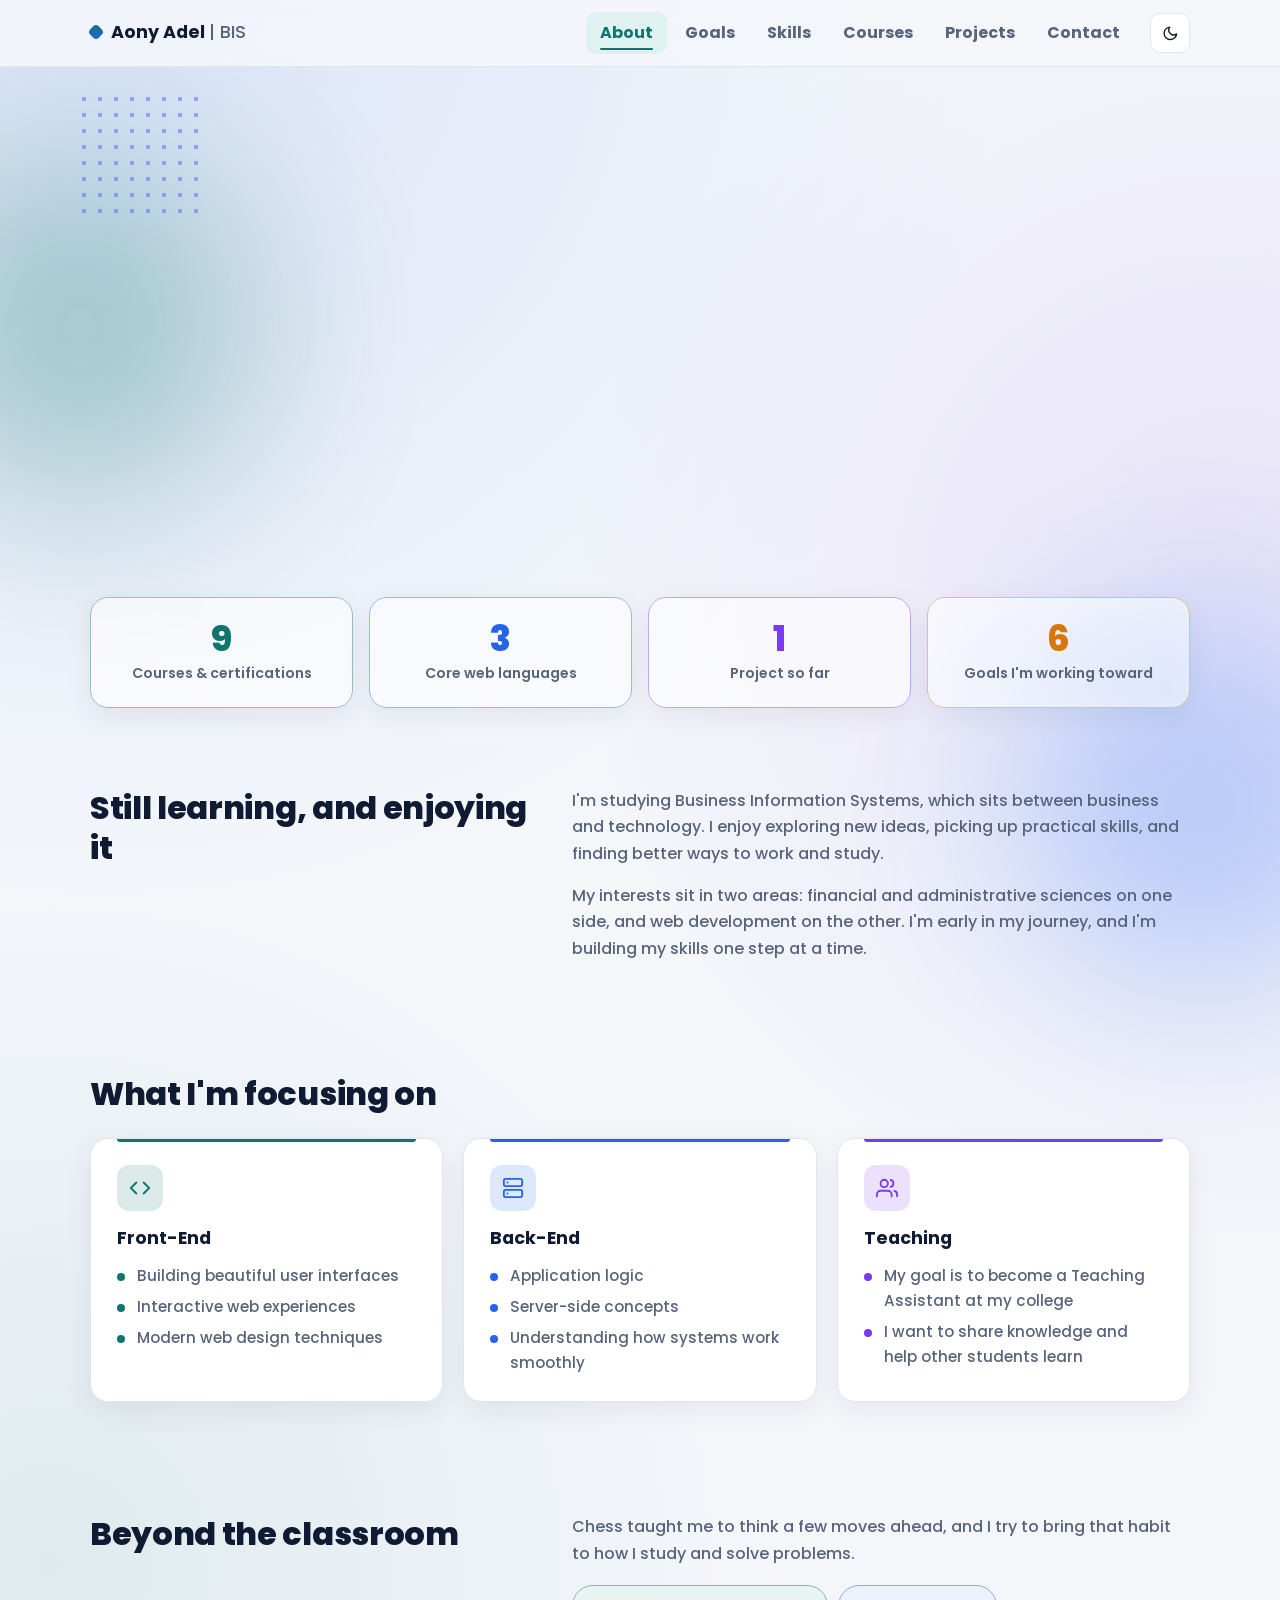
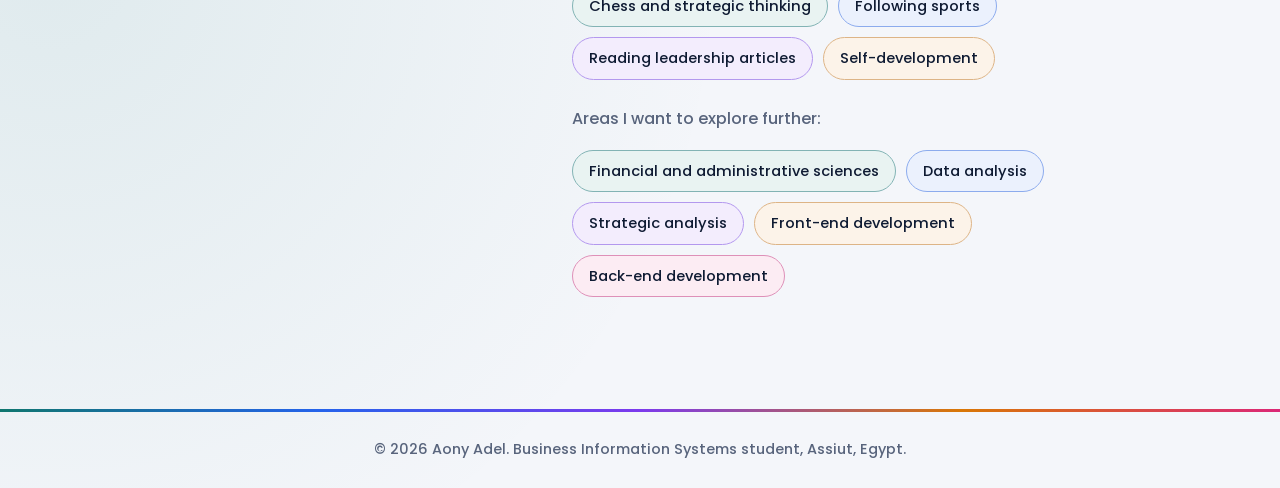
==== commit 2a59c120: "Add files via upload" ====
--- a/index.html
+++ b/index.html
@@ -7,10 +7,10 @@
 <meta name="description" content="Aony Adel is a Business Information Systems student from Assiut, Egypt, passionate about learning, technology and practical skills.">
 <meta name="theme-color" content="#0b1b3a">
 <link rel="icon" href="assets/favicon.svg" type="image/svg+xml">
-<link rel="canonical" href="https://aonyadel1-gif.github.io/portfolio-Aony-Adel-/">
+<link rel="canonical" href="https://aonyadel1-gif.github.io/portfolio-Aony-Adel-Fahim/">
 <meta property="og:type" content="website"><meta property="og:site_name" content="Aony Adel">
 <meta property="og:title" content="About | Aony Adel"><meta property="og:description" content="Aony Adel is a Business Information Systems student from Assiut, Egypt, passionate about learning, technology and practical skills.">
-<meta property="og:url" content="https://aonyadel1-gif.github.io/portfolio-Aony-Adel-/"><meta property="og:image" content="https://aonyadel1-gif.github.io/portfolio-Aony-Adel-/assets/og-image.jpg">
+<meta property="og:url" content="https://aonyadel1-gif.github.io/portfolio-Aony-Adel-Fahim/"><meta property="og:image" content="https://aonyadel1-gif.github.io/portfolio-Aony-Adel-Fahim/assets/og-image.jpg">
 <meta name="twitter:card" content="summary_large_image">
 <link rel="preconnect" href="https://fonts.googleapis.com"><link rel="preconnect" href="https://fonts.gstatic.com" crossorigin>
 <link href="https://fonts.googleapis.com/css2?family=Poppins:wght@400;500;600;700;800&display=swap" rel="stylesheet">
@@ -26,7 +26,7 @@
 <button class="icon-btn" id="theme" type="button" aria-label="Switch to dark mode"><svg data-icon="moon"></svg></button>
 <button class="icon-btn menu-btn" id="menu" type="button" aria-label="Open menu" aria-expanded="false" aria-controls="nav"><svg data-icon="menu"></svg></button>
 </div></div></header>
-<main>
+<main class="orbs">
 <section class="container hero">
 <div>
 <h1 aria-label="Hello, I am Aony Adel"><span class="hello">Hello, I am</span><span class="typed" id="typed">Aony Adel</span></h1>
--- a/css/style.css
+++ b/css/style.css
@@ -111,7 +111,6 @@
   .brand{margin-right:auto}
 }
 @media (max-width:480px){.card{padding:22px}.empty{padding:40px 22px}.actions .btn{flex:1;justify-content:center}}
-@media (prefers-reduced-motion:reduce){*,*::before,*::after{animation:none!important;transition:none!important;scroll-behavior:auto!important}}
 
 /* ===== Hero typing + photo frame ===== */
 .hello{display:block;font-size:.42em;font-weight:500;color:var(--muted);letter-spacing:0;margin-bottom:6px}
@@ -345,3 +344,28 @@
 .splash-bar{background:rgba(255,255,255,.12)}
 .splash-bar i{box-shadow:0 0 14px rgba(96,165,250,.7)}
 .splash-foot{position:absolute;left:0;right:0;bottom:30px;font-size:.8rem;letter-spacing:.14em;color:rgba(255,255,255,.4);animation:rise .8s 1.6s both}
+
+/* ===== Splash: fits every screen ===== */
+html.intro .splash{height:100vh;height:100dvh}
+.splash-in{width:100%;max-width:520px;padding:0 20px}
+.splash-logo{width:clamp(84px,22vw,120px);height:clamp(84px,22vw,120px)}
+.splash-logo span{font-size:clamp(1.7rem,6vw,2.4rem)}
+@media (min-width:1200px){.splash-name{font-size:3.4rem}.splash-sub{font-size:1.15rem}}
+@media (max-height:520px){.splash-logo{width:70px;height:70px;margin-bottom:14px}.splash-name{font-size:1.7rem}.splash-bar{margin-top:16px}.splash-pct{margin-top:8px}.splash-foot{display:none}}
+
+/* ===== Effects on every page ===== */
+.progress{position:fixed;top:0;left:0;width:100%;height:3px;z-index:60;transform:scaleX(0);transform-origin:0 50%;background:linear-gradient(90deg,var(--c1),var(--c2),var(--c3),var(--c5))}
+.nav a{position:relative}
+.nav a::after{content:"";position:absolute;left:14px;right:14px;bottom:4px;height:2px;border-radius:2px;background:var(--accent);transform:scaleX(0);transition:transform .25s}
+.nav a:hover::after,.nav a[aria-current=page]::after{transform:scaleX(1)}
+.page-head h1::after{content:"";display:block;width:64px;height:5px;margin-top:14px;border-radius:5px;background:linear-gradient(90deg,var(--c1),var(--c2),var(--c3))}
+html.intro:not(.intro-out) .page-head>*{opacity:0}
+html:not(.intro) .page-head>*,html.intro-out .page-head>*{animation:rise .7s var(--d,0s) both}
+html:not(.intro) .page-head h1::after,html.intro-out .page-head h1::after{animation:grow .9s .35s both}
+.page-head>:nth-child(2){--d:.15s}
+@keyframes grow{from{width:0}}
+@keyframes drift{50%{transform:translateY(-14px) rotate(28deg)}}
+.page-head::before{animation:drift 7s ease-in-out infinite}
+.page-head::after{animation:float 5s ease-in-out infinite}
+.orbs::before{animation:float 9s ease-in-out infinite}
+.orbs::after{animation:float 11s -4s ease-in-out infinite}
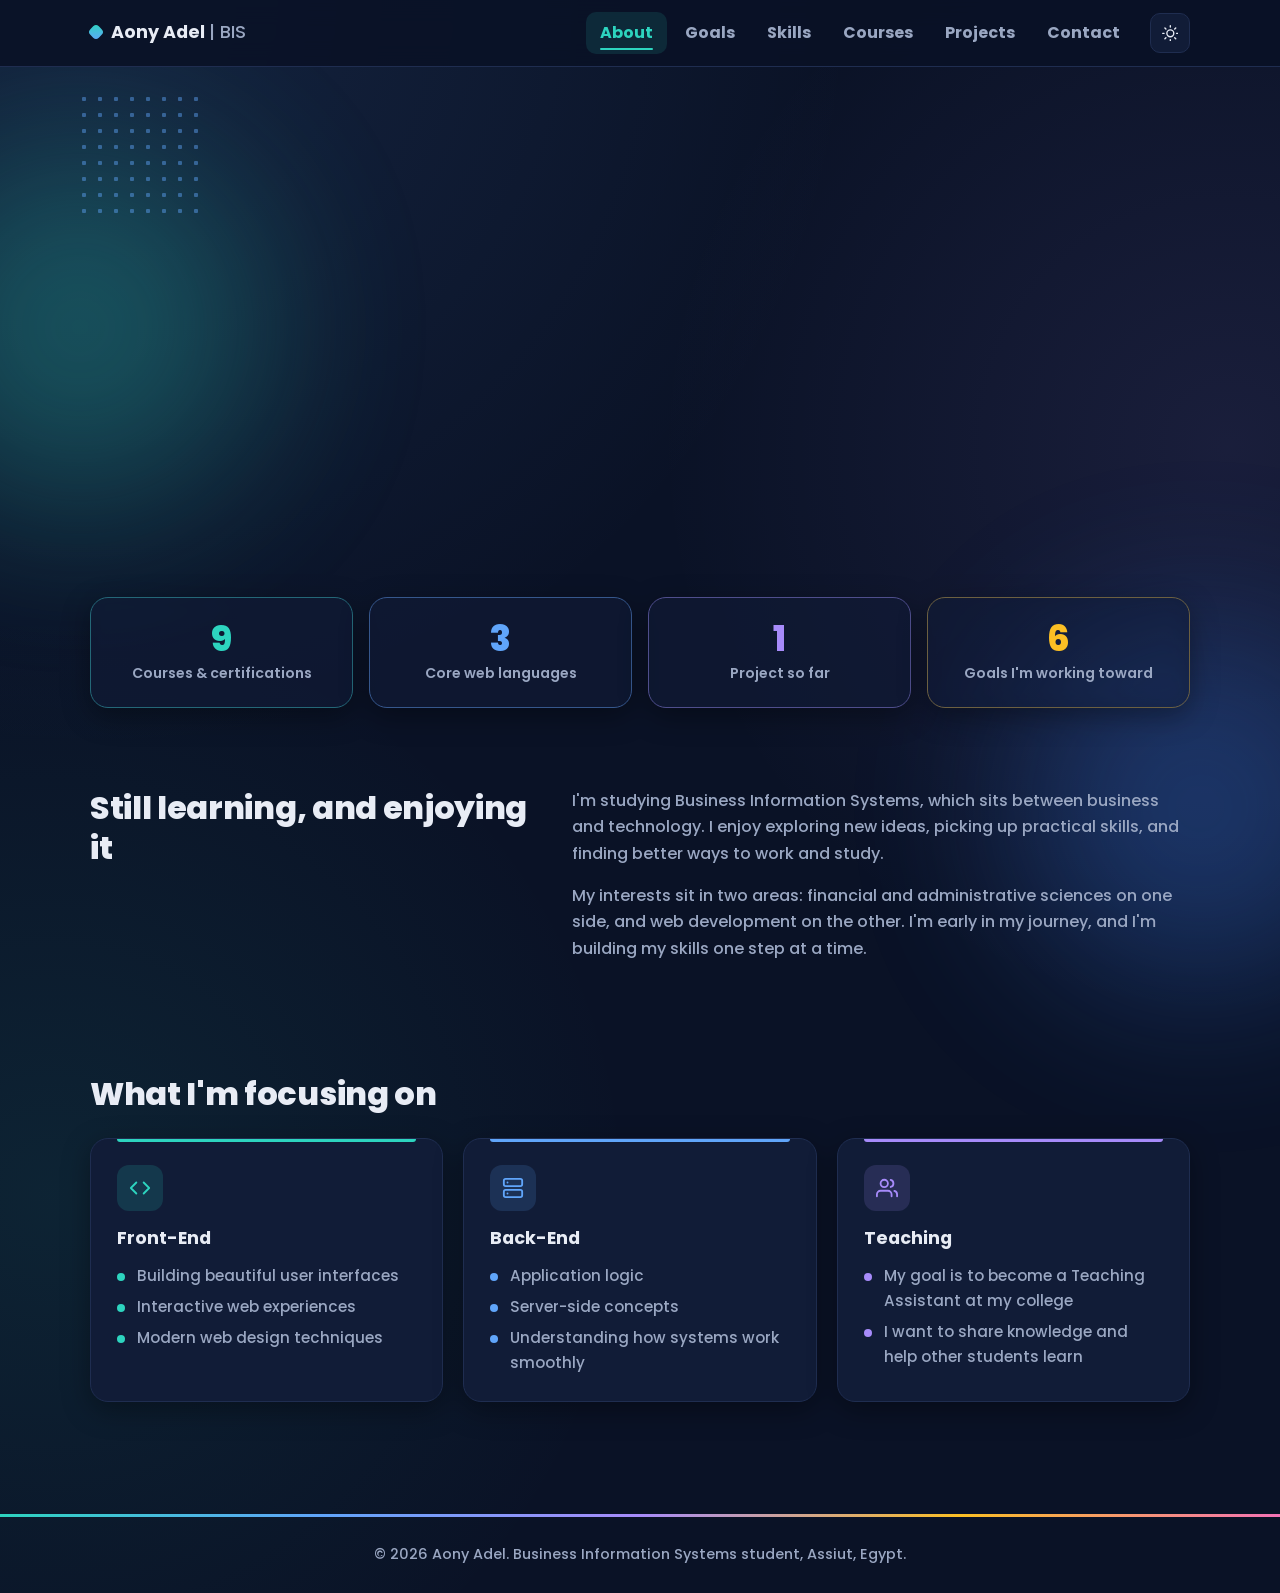
==== commit 0b498e0e: "Add files via upload" ====
--- a/index.html
+++ b/index.html
@@ -15,7 +15,7 @@
 <link rel="preconnect" href="https://fonts.googleapis.com"><link rel="preconnect" href="https://fonts.gstatic.com" crossorigin>
 <link href="https://fonts.googleapis.com/css2?family=Poppins:wght@400;500;600;700;800&display=swap" rel="stylesheet">
 <link rel="stylesheet" href="css/style.css">
-<script>var d=document.documentElement,t=null;try{t=localStorage.getItem('theme')}catch(e){}d.dataset.theme=t||(matchMedia('(prefers-color-scheme: dark)').matches?'dark':'light');try{if(!sessionStorage.getItem('intro'))d.classList.add('intro')}catch(e){}</script>
+<script>var d=document.documentElement,t=null;try{t=localStorage.getItem('theme')}catch(e){}d.dataset.theme=t||'dark';try{if(!sessionStorage.getItem('intro'))d.classList.add('intro')}catch(e){}</script>
 </head>
 <body>
 <div class="splash" aria-hidden="true"><div class="splash-in"><div class="splash-logo"><i class="rip"></i><i class="rip r2"></i><span>AA</span></div><p class="splash-name"><span style="--i:0">A</span><span style="--i:1">o</span><span style="--i:2">n</span><span style="--i:3">y</span><span class="sp"></span><span style="--i:5">A</span><span style="--i:6">d</span><span style="--i:7">e</span><span style="--i:8">l</span></p><p class="splash-sub">Business Information Systems Student</p><div class="splash-bar"><i id="bar"></i></div><p class="splash-pct"><b id="pct">0</b>%</p></div><p class="splash-foot">Assiut, Egypt</p></div>
@@ -31,7 +31,7 @@
 <div>
 <h1 aria-label="Hello, I am Aony Adel"><span class="hello">Hello, I am</span><span class="typed" id="typed">Aony Adel</span></h1>
 <p class="role">Full Stack Developer</p>
-<p class="lead">A Business Information Systems student from Assiut, Egypt. I build responsive websites with HTML, CSS and JavaScript, and I'm learning back-end fundamentals and data analysis.</p>
+<p class="lead">A Business Information Systems student from Assiut, Egypt. I build responsive websites with HTML, CSS and JavaScript, with an interest in back-end development and data analysis.</p>
 <blockquote class="quote">&ldquo;Learning and consistency are the keys to success.&rdquo;</blockquote>
 <div class="actions"><a class="btn btn-primary" href="goals.html">See my goals</a><a class="btn btn-ghost" href="contact.html">Get in touch</a></div>
 </div>
@@ -71,15 +71,6 @@
 </div>
 </section>
 
-<section class="container section split">
-<h2>Beyond the classroom</h2>
-<div>
-<p>Chess taught me to think a few moves ahead, and I try to bring that habit to how I study and solve problems.</p>
-<div class="chips"><span class="chip">Chess and strategic thinking</span><span class="chip">Following sports</span><span class="chip">Reading leadership articles</span><span class="chip">Self-development</span></div>
-<p style="margin-top:26px">Areas I want to explore further:</p>
-<div class="chips"><span class="chip">Financial and administrative sciences</span><span class="chip">Data analysis</span><span class="chip">Strategic analysis</span><span class="chip">Front-end development</span><span class="chip">Back-end development</span></div>
-</div>
-</section>
 </main>
 <footer class="site-footer"><div class="container">&copy; 2026 Aony Adel. Business Information Systems student, Assiut, Egypt.</div></footer>
 <script src="js/script.js"></script>
--- a/css/style.css
+++ b/css/style.css
@@ -369,3 +369,26 @@
 .page-head::after{animation:float 5s ease-in-out infinite}
 .orbs::before{animation:float 9s ease-in-out infinite}
 .orbs::after{animation:float 11s -4s ease-in-out infinite}
+
+/* ===== Soft skills ===== */
+.soft{display:grid;gap:20px;margin-top:20px;grid-template-columns:repeat(auto-fit,minmax(min(100%,290px),1fr))}
+.soft-card{position:relative;padding:26px 22px 20px;border-radius:20px;background:color-mix(in srgb,var(--surface) 60%,transparent);-webkit-backdrop-filter:blur(14px);backdrop-filter:blur(14px);border:1px solid color-mix(in srgb,var(--c) 35%,var(--line));box-shadow:var(--shadow);transition:transform .3s,box-shadow .3s}
+.soft-card::after{content:"";position:absolute;left:24px;right:24px;top:0;height:3px;border-radius:0 0 4px 4px;background:var(--c)}
+.soft-card:hover{transform:translateY(-6px);box-shadow:0 16px 40px color-mix(in srgb,var(--c) 26%,transparent)}
+.soft-card h3{margin-bottom:14px;color:var(--c)}
+.soft-card ul{list-style:none;padding:0;display:grid;gap:6px}
+.soft-card li{display:flex;align-items:center;gap:12px;padding:9px 10px;border-radius:12px;font-weight:600;transition:background .2s,transform .2s}
+.soft-card li:hover{background:color-mix(in srgb,var(--c) 13%,transparent);transform:translateX(4px)}
+.soft-card .ico{flex:none;width:38px;height:38px;margin:0;border-radius:50%}
+.soft-card .ico svg{width:18px;height:18px}
+
+/* ===== Projects: compact card ===== */
+.projects{grid-template-columns:repeat(auto-fill,minmax(min(100%,270px),310px))}
+.project{padding:14px;border-radius:18px}
+.project h3{margin-top:14px;font-size:1.05rem}
+.project p{margin-top:6px;font-size:.88rem}
+.project .tech{margin:10px 0 14px}
+.project .tech .chip{padding:4px 10px;font-size:.78rem}
+.project .actions{gap:8px}
+.project .actions .btn{flex:1;justify-content:center;padding:9px 12px;min-height:42px;font-size:.88rem}
+.project .actions .btn svg{width:1.05em;height:1.05em}
